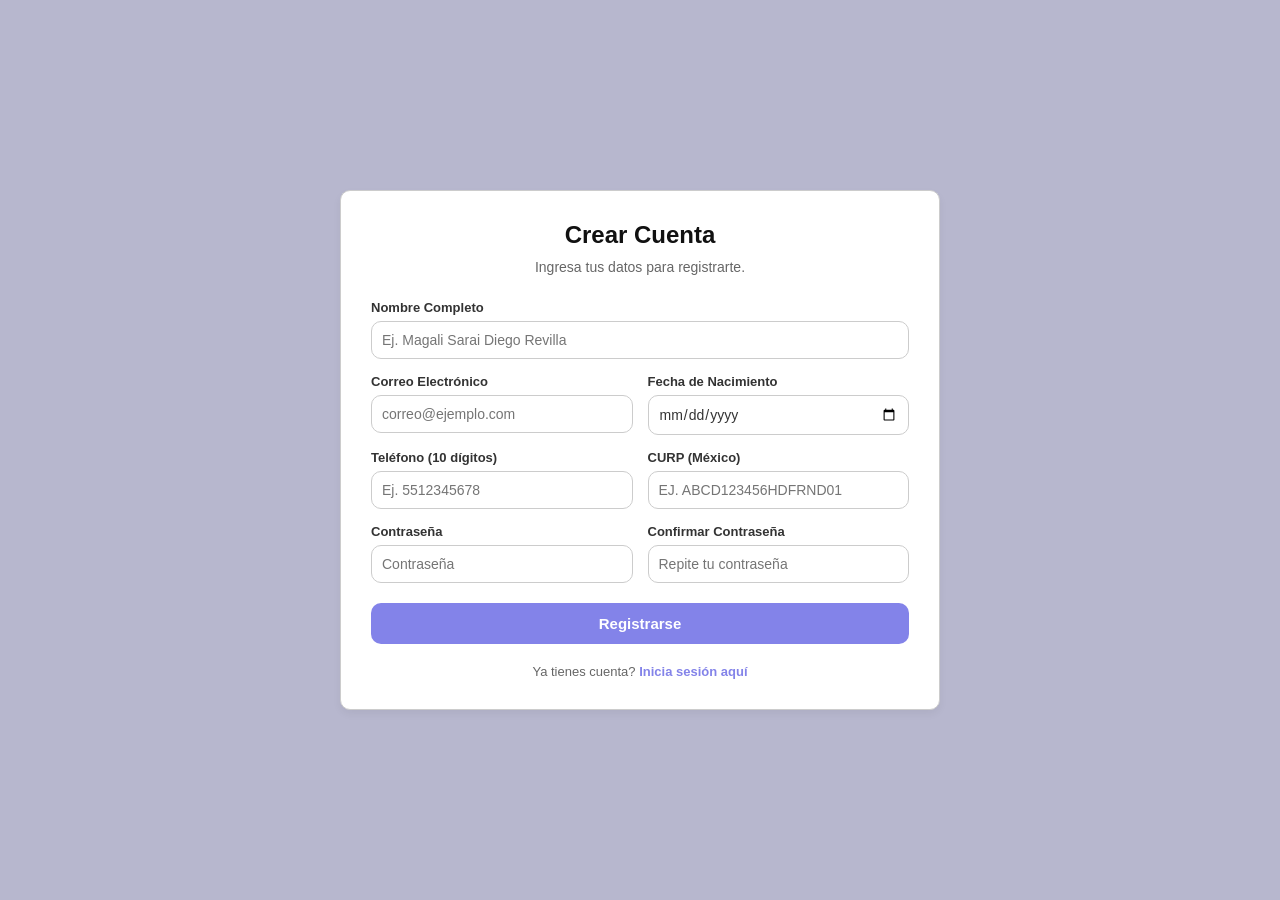
==== index.html @ d7233c77 "primer commit" ====
<!DOCTYPE html>
<html lang="es">

<head>
    <meta charset="UTF-8">
    <meta name="viewport" content="width=device-width, initial-scale=1.0">
    <title>Registro de Usuario</title>
    <link rel="stylesheet" href="css/style.css">
    <script src="js/utileria.js"></script>
    <script src="js/index.js" defer></script>
</head>

<body>
    <div class="contenedor">
        
        <h1>Crear Cuenta</h1>
        <p class="subtitulo">Ingresa tus datos para registrarte.</p>

        <form id="formularioRegistro" novalidate>
            <div class="cuadricula-formulario">
                <!-- Nombre -->
                <div class="grupo-campo ancho-completo" id="grupoNombre">
                    <label for="nombre">Nombre Completo</label>
                    <input type="text" id="nombre" name="nombre" placeholder="Ej. Magali Sarai Diego Revilla">
                    <span class="mensaje-error">El nombre debe contener solo letras y espacios.</span>
                </div>

                <!-- Correo -->
                <div class="grupo-campo" id="grupoCorreo">
                    <label for="correo">Correo Electrónico</label>
                    <input type="email" id="correo" name="correo" placeholder="correo@ejemplo.com">
                    <span class="mensaje-error">Introduce un formato de correo válido.</span>
                </div>

                <!-- Fecha de Nacimiento -->
                <div class="grupo-campo" id="grupoFechaNacimiento">
                    <label for="fechaNacimiento">Fecha de Nacimiento</label>
                    <input type="date" id="fechaNacimiento" name="fechaNacimiento">
                    <span class="mensaje-error">Debes ser mayor de edad (18 años o más) para registrarte.</span>
                </div>

                <!-- Teléfono -->
                <div class="grupo-campo" id="grupoTelefono">
                    <label for="telefono">Teléfono (10 dígitos)</label>
                    <input type="tel" id="telefono" name="telefono" placeholder="Ej. 5512345678">
                    <span class="mensaje-error">El teléfono debe contener exactamente 10 dígitos.</span>
                </div>

                <!-- CURP -->
                <div class="grupo-campo" id="grupoCURP">
                    <label for="curp">CURP (México)</label>
                    <input type="text" id="curp" name="curp" placeholder="Ej. ABCD123456HDFRND01"
                        style="text-transform: uppercase;">
                    <span class="mensaje-error">El formato de la CURP es incorrecto.</span>
                </div>

                <!-- Contraseña -->
                <div class="grupo-campo" id="grupoContrasena">
                    <label for="contrasena">Contraseña</label>
                    <input type="password" id="contrasena" name="contrasena"
                        placeholder="Contraseña">
                    <span class="mensaje-error">Debe tener al menos 8 caracteres, una mayúscula, una minúscula, un
                        número y un carácter especial.</span>
                </div>

                <!-- Confirmar Contraseña -->
                <div class="grupo-campo" id="grupoConfirmarContrasena">
                    <label for="confirmarContrasena">Confirmar Contraseña</label>
                    <input type="password" id="confirmarContrasena" name="confirmarContrasena"
                        placeholder="Repite tu contraseña">
                    <span class="mensaje-error">Las contraseñas no coinciden o excede 20 caracteres.</span>
                </div>
            </div>

            <button type="submit" class="boton-primario">Registrarse</button>
        </form>

        <p class="texto-pie">Ya tienes cuenta? <a href="login.html">Inicia sesión aquí</a></p>
    </div>

    <!-- Ventana Modal de Edad -->
    <div class="modal-fondo" id="modalEdad">
        <div class="modal-contenido">
            <h2 class="titulo-modal">Edad Calculada</h2>
            <p class="cuerpo-modal" id="textoModalEdad">Tienes X años.</p>
            <button class="boton-secundario" id="cerrarModal">Entendido</button>
        </div>
    </div>

</body>

</html>
---- css/style.css ----
:root {
    --color-fondo: #b7b7ce;     
    --color-contenedor: #ffffff;
    --color-borde: #cccccc;
    --color-texto-principal: #333333;
    --color-texto-secundario: #666666;
    --color-acento: #8383e9;
    --color-acento-hover: #5b5bcf;
    --color-exito: #28a745;
    --color-error: #dc3545;
    --color-fondo-input: #ffffff;
    --radio-borde: 10px;
}

* {
    margin: 0;
    padding: 0;
    box-sizing: border-box;
}

body {
    font-family: 'Segoe UI', Tahoma, Geneva, Verdana, sans-serif;
    background-color: var(--color-fondo);
    color: var(--color-texto-principal);
    min-height: 100vh;
    display: flex;
    justify-content: center;
    align-items: center;
    padding: 20px 10px;
}


.contenedor {
    background-color: var(--color-contenedor);
    border: 1px solid var(--color-borde);
    border-radius: var(--radio-borde);
    padding: 30px;
    width: 100%;
    max-width: 600px;
    box-shadow: 0 4px 8px rgba(0, 0, 0, 0.05);
}

.contenedor.pequeno {
    max-width: 400px;
}

h1 {
    font-size: 24px;
    font-weight: bold;
    margin-bottom: 10px;
    text-align: center;
    color: #111111;
}

.subtitulo {
    font-size: 14px;
    color: var(--color-texto-secundario);
    text-align: center;
    margin-bottom: 25px;
}

.cuadricula-formulario {
    display: grid;
    grid-template-columns: 1fr 1fr;
    gap: 15px;
}

.ancho-completo {
    grid-column: span 2;
}

.grupo-campo {
    display: flex;
    flex-direction: column;
}

.grupo-campo label {
    font-size: 13px;
    font-weight: bold;
    margin-bottom: 6px;
    color: var(--color-texto-principal);
}

.grupo-campo input {
    width: 100%;
    padding: 10px;
    background-color: var(--color-fondo-input);
    border: 1px solid var(--color-borde);
    border-radius: var(--radio-borde);
    color: var(--color-texto-principal);
    font-family: inherit;
    font-size: 14px;
    outline: none;
}

.grupo-campo input:focus {
    border-color: var(--color-acento);
}

.grupo-campo.valido input {
    border-color: var(--color-exito);
    background-color: #e8f5e9;
}

.grupo-campo.invalido input {
    border-color: var(--color-error);
    background-color: #fde8e8;
}

.mensaje-error {
    font-size: 11px;
    color: var(--color-error);
    margin-top: 5px;
    display: none;
}

.grupo-campo.invalido .mensaje-error {
    display: block;
}

.boton-primario {
    width: 100%;
    padding: 12px;
    background-color: var(--color-acento);
    border: none;
    border-radius: var(--radio-borde);
    color: #ffffff;
    font-size: 15px;
    font-weight: bold;
    cursor: pointer;
    margin-top: 20px;
}

.boton-primario:hover {
    background-color: var(--color-acento-hover);
}

.boton-secundario {
    padding: 8px 20px;
    background-color: #eeeeee;
    border: 1px solid var(--color-borde);
    border-radius: var(--radio-borde);
    color: var(--color-texto-principal);
    font-size: 13px;
    cursor: pointer;
}

.boton-secundario:hover {
    background-color: #dddddd;
}

.texto-pie {
    text-align: center;
    margin-top: 20px;
    font-size: 13px;
    color: var(--color-texto-secundario);
}

.texto-pie a {
    color: var(--color-acento);
    text-decoration: none;
    font-weight: bold;
}

.texto-pie a:hover {
    text-decoration: underline;
}

.modal-fondo {
    position: fixed;
    top: 0;
    left: 0;
    width: 100%;
    height: 100%;
    background-color: rgba(0, 0, 0, 0.5);
    display: flex;
    justify-content: center;
    align-items: center;
    opacity: 0;
    pointer-events: none;
}

.modal-fondo.activo {
    opacity: 1;
    pointer-events: auto;
}

.modal-contenido {
    background-color: #ffffff;
    border: 1px solid var(--color-borde);
    border-radius: var(--radio-borde);
    padding: 25px;
    width: 90%;
    max-width: 350px;
    box-shadow: 0 10px 25px rgba(0, 0, 0, 0.15);
    text-align: center;
}

.titulo-modal {
    font-size: 18px;
    font-weight: bold;
    margin-bottom: 10px;
    color: #111111;
}

.cuerpo-modal {
    font-size: 14px;
    color: var(--color-texto-principal);
    margin-bottom: 20px;
}

@media (max-width: 600px) {
    .cuadricula-formulario {
        grid-template-columns: 1fr;
    }

    .ancho-completo {
        grid-column: span 1;
    }

    .contenedor {
        padding: 20px 15px;
    }
}
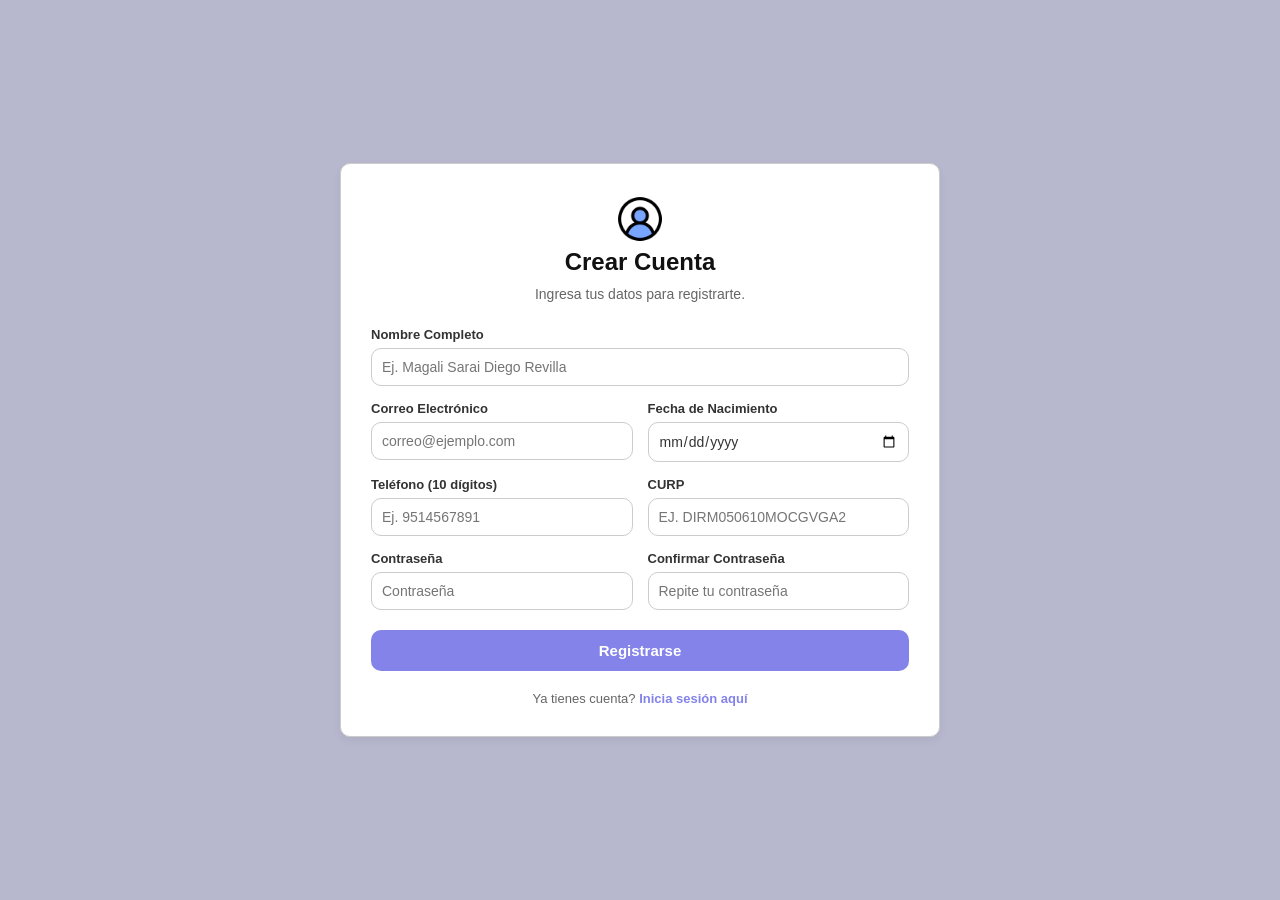
==== commit 2dfba683: "4to commit" ====
--- a/index.html
+++ b/index.html
@@ -4,18 +4,18 @@
 <head>
     <meta charset="UTF-8">
     <meta name="viewport" content="width=device-width, initial-scale=1.0">
-    <title>Registro de Usuario</title>
+    <title>skibiri</title>
     <link rel="stylesheet" href="css/style.css">
     <script src="js/utileria.js"></script>
     <script src="js/index.js" defer></script>
 </head>
-
 <body>
     <div class="contenedor">
-        
+        <div style="text-align: center;">
+                <img class="imagen" src="img/avatar.png" >
+            </div>
         <h1>Crear Cuenta</h1>
         <p class="subtitulo">Ingresa tus datos para registrarte.</p>
-
         <form id="formularioRegistro" novalidate>
             <div class="cuadricula-formulario">
                 <!-- Nombre -->
@@ -24,36 +24,31 @@
                     <input type="text" id="nombre" name="nombre" placeholder="Ej. Magali Sarai Diego Revilla">
                     <span class="mensaje-error">El nombre debe contener solo letras y espacios.</span>
                 </div>
-
                 <!-- Correo -->
                 <div class="grupo-campo" id="grupoCorreo">
                     <label for="correo">Correo Electrónico</label>
                     <input type="email" id="correo" name="correo" placeholder="correo@ejemplo.com">
                     <span class="mensaje-error">Introduce un formato de correo válido.</span>
                 </div>
-
                 <!-- Fecha de Nacimiento -->
                 <div class="grupo-campo" id="grupoFechaNacimiento">
                     <label for="fechaNacimiento">Fecha de Nacimiento</label>
                     <input type="date" id="fechaNacimiento" name="fechaNacimiento">
-                    <span class="mensaje-error">Debes ser mayor de edad (18 años o más) para registrarte.</span>
+                    <span class="mensaje-error">Debes ser mayor de edad para registrarte.</span>
                 </div>
-
                 <!-- Teléfono -->
                 <div class="grupo-campo" id="grupoTelefono">
                     <label for="telefono">Teléfono (10 dígitos)</label>
-                    <input type="tel" id="telefono" name="telefono" placeholder="Ej. 5512345678">
+                    <input type="tel" id="telefono" name="telefono" placeholder="Ej. 9514567891">
                     <span class="mensaje-error">El teléfono debe contener exactamente 10 dígitos.</span>
                 </div>
-
                 <!-- CURP -->
                 <div class="grupo-campo" id="grupoCURP">
-                    <label for="curp">CURP (México)</label>
-                    <input type="text" id="curp" name="curp" placeholder="Ej. ABCD123456HDFRND01"
+                    <label for="curp">CURP</label>
+                    <input type="text" id="curp" name="curp" placeholder="Ej. DIRM050610MOCGVGA2"
                         style="text-transform: uppercase;">
                     <span class="mensaje-error">El formato de la CURP es incorrecto.</span>
                 </div>
-
                 <!-- Contraseña -->
                 <div class="grupo-campo" id="grupoContrasena">
                     <label for="contrasena">Contraseña</label>
@@ -62,7 +57,6 @@
                     <span class="mensaje-error">Debe tener al menos 8 caracteres, una mayúscula, una minúscula, un
                         número y un carácter especial.</span>
                 </div>
-
                 <!-- Confirmar Contraseña -->
                 <div class="grupo-campo" id="grupoConfirmarContrasena">
                     <label for="confirmarContrasena">Confirmar Contraseña</label>
@@ -71,13 +65,10 @@
                     <span class="mensaje-error">Las contraseñas no coinciden o excede 20 caracteres.</span>
                 </div>
             </div>
-
             <button type="submit" class="boton-primario">Registrarse</button>
         </form>
-
         <p class="texto-pie">Ya tienes cuenta? <a href="login.html">Inicia sesión aquí</a></p>
     </div>
-
     <!-- Ventana Modal de Edad -->
     <div class="modal-fondo" id="modalEdad">
         <div class="modal-contenido">
@@ -86,7 +77,5 @@
             <button class="boton-secundario" id="cerrarModal">Entendido</button>
         </div>
     </div>
-
 </body>
-
 </html>
--- a/css/style.css
+++ b/css/style.css
@@ -221,4 +221,9 @@
     .contenedor {
         padding: 20px 15px;
     }
+}
+
+.imagen{
+    width: 50px;
+    height: 50px;
 }
